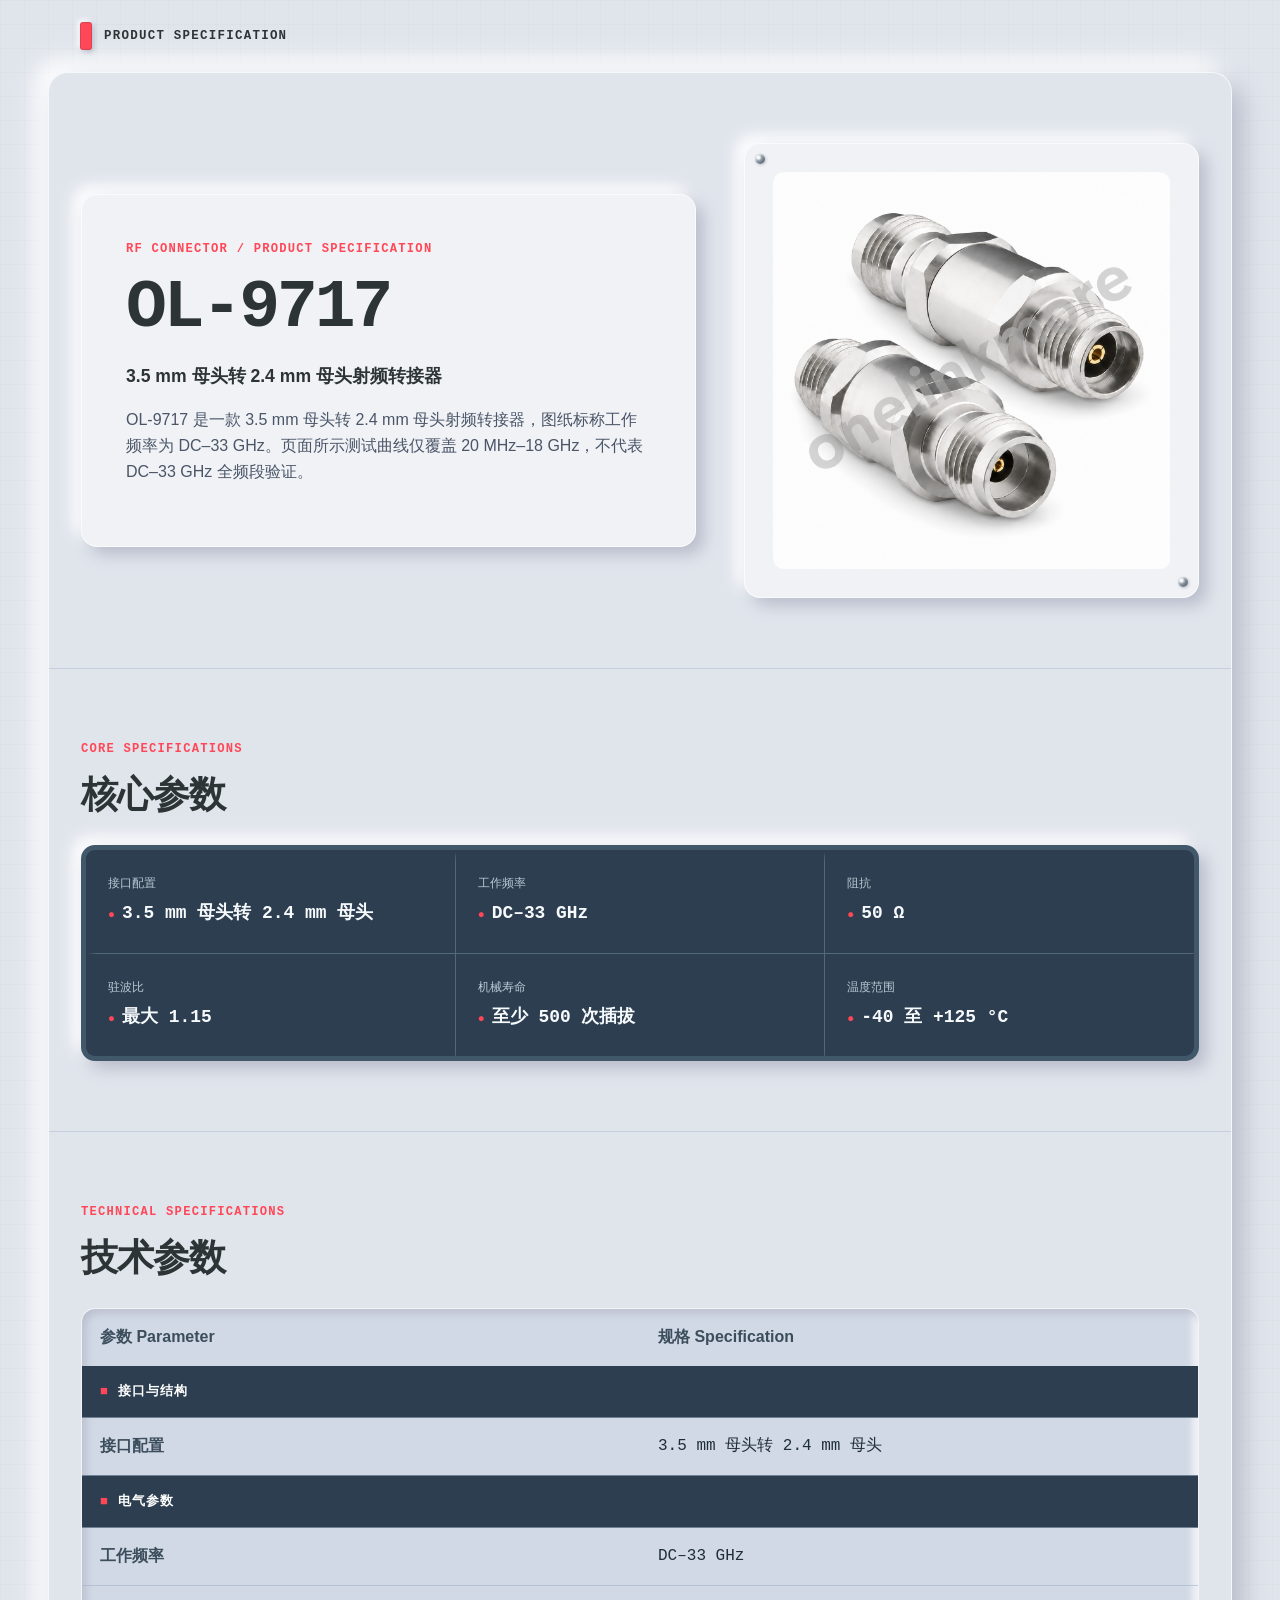
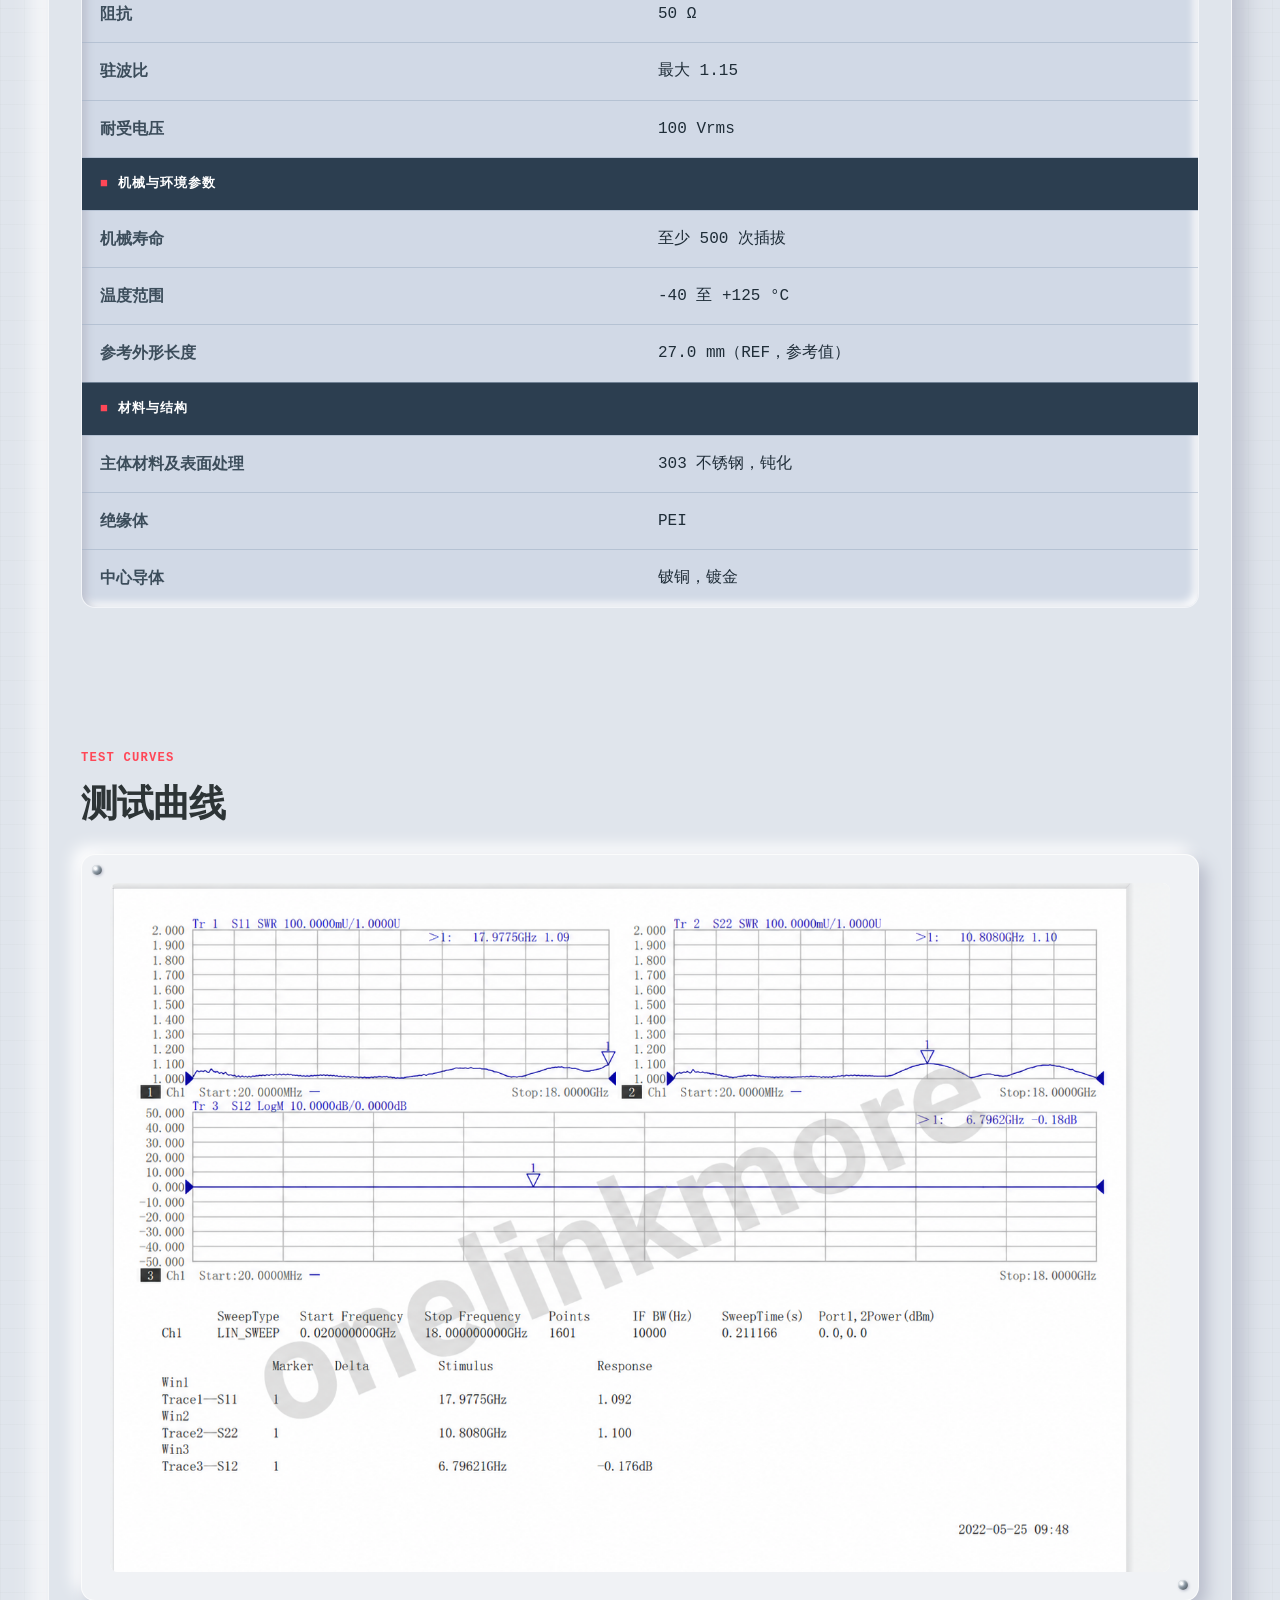
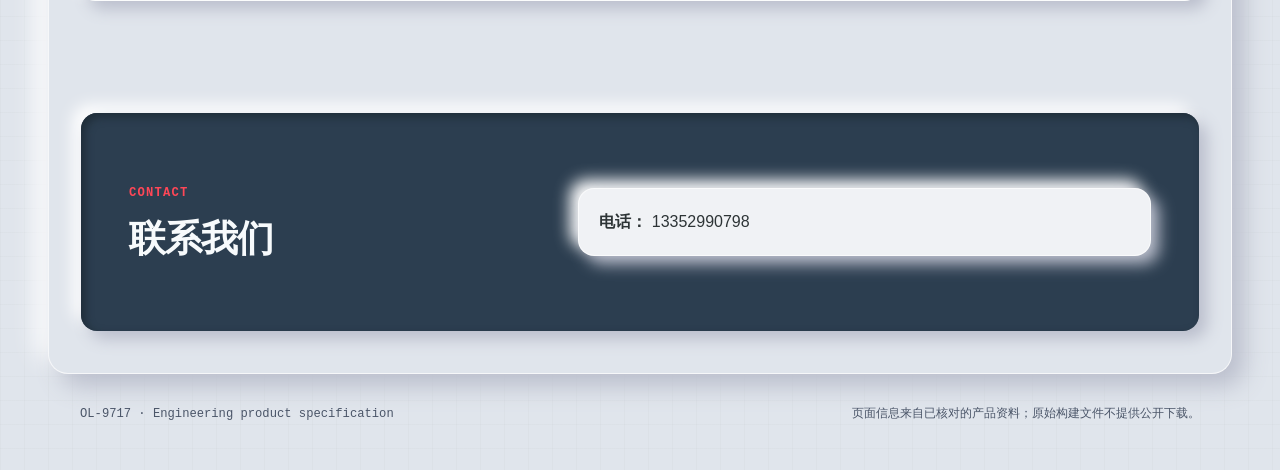
==== products/OL-9717/index.html @ f654ac9c "Publish OL-9717 product specification" ====
<!doctype html>
<html lang="zh-CN">
<head>
  <meta charset="utf-8">
  <meta name="viewport" content="width=device-width, initial-scale=1">
  <meta name="description" content="OL-9717 是一款 3.5 mm 母头转 2.4 mm 母头射频转接器，图纸标称工作频率为 DC–33 GHz。页面所示测试曲线仅覆盖 20 MHz–18 GHz，不代表 DC–33 GHz 全频段验证。">
  <title>OL-9717 | 3.5 mm 母头转 2.4 mm 母头射频转接器</title>
  <link rel="stylesheet" href="../../assets/product.css">
</head>
<body data-ui-template="rf-industrial-v1">
  <header class="site-header">
    <a class="brand" href="../../" aria-label="返回产品目录">
      <span class="brand-mark" aria-hidden="true"></span>
      <span>PRODUCT SPECIFICATION</span>
    </a>
  </header>

  <main>
    <section class="hero section-shell" aria-labelledby="product-title">
      <div class="hero-copy">
        <p class="eyebrow">RF CONNECTOR / PRODUCT SPECIFICATION</p>
        <h1 id="product-title">OL-9717</h1>
        <p class="product-name">3.5 mm 母头转 2.4 mm 母头射频转接器</p>
        <p class="description">OL-9717 是一款 3.5 mm 母头转 2.4 mm 母头射频转接器，图纸标称工作频率为 DC–33 GHz。页面所示测试曲线仅覆盖 20 MHz–18 GHz，不代表 DC–33 GHz 全频段验证。</p>

      </div>
      <figure class="hero-visual">
        <img src="images/product-01.png" alt="OL-9717 3.5 mm 母头转 2.4 mm 母头射频转接器实物图" width="422" height="592">
      </figure>
    </section>

    <section class="core-section"><div class="section-shell"><div class="section-heading"><p class="eyebrow">CORE SPECIFICATIONS</p><h2>核心参数</h2></div><div class="core-grid"><article class="core-item"><p class="core-label">接口配置</p><p class="core-value">3.5 mm 母头转 2.4 mm 母头</p></article><article class="core-item"><p class="core-label">工作频率</p><p class="core-value">DC–33 GHz</p></article><article class="core-item"><p class="core-label">阻抗</p><p class="core-value">50 Ω</p></article><article class="core-item"><p class="core-label">驻波比</p><p class="core-value">最大 1.15</p></article><article class="core-item"><p class="core-label">机械寿命</p><p class="core-value">至少 500 次插拔</p></article><article class="core-item"><p class="core-label">温度范围</p><p class="core-value">-40 至 +125 °C</p></article></div></div></section>
    <section><div class="section-shell"><div class="section-heading"><p class="eyebrow">TECHNICAL SPECIFICATIONS</p><h2>技术参数</h2></div><div class="table-scroll" tabindex="0" aria-label="技术参数表，可横向滚动"><table class="spec-table"><thead><tr><th scope="col">参数 Parameter</th><th scope="col">规格 Specification</th></tr></thead><tbody><tr class="category-row"><th colspan="2">接口与结构</th></tr><tr><th scope="row">接口配置</th><td>3.5 mm 母头转 2.4 mm 母头</td></tr><tr class="category-row"><th colspan="2">电气参数</th></tr><tr><th scope="row">工作频率</th><td>DC–33 GHz</td></tr><tr><th scope="row">阻抗</th><td>50 Ω</td></tr><tr><th scope="row">驻波比</th><td>最大 1.15</td></tr><tr><th scope="row">耐受电压</th><td>100 Vrms</td></tr><tr class="category-row"><th colspan="2">机械与环境参数</th></tr><tr><th scope="row">机械寿命</th><td>至少 500 次插拔</td></tr><tr><th scope="row">温度范围</th><td>-40 至 +125 °C</td></tr><tr><th scope="row">参考外形长度</th><td>27.0 mm（REF，参考值）</td></tr><tr class="category-row"><th colspan="2">材料与结构</th></tr><tr><th scope="row">主体材料及表面处理</th><td>303 不锈钢，钝化</td></tr><tr><th scope="row">绝缘体</th><td>PEI</td></tr><tr><th scope="row">中心导体</th><td>铍铜，镀金</td></tr></tbody></table></div></div></section>
    <section class="test-curve-section"><div class="section-shell"><div class="section-heading"><p class="eyebrow">TEST CURVES</p><h2>测试曲线</h2></div><div class="gallery-grid"><figure class="drawing" style="grid-column: 1 / -1;"><img src="images/test-curve.png" alt="OL-9717 在约 20 MHz–18 GHz 范围内的 S11、S22 驻波比及 S12 曲线；不代表 DC–33 GHz 全频段验证" loading="lazy"></figure></div></div></section>


    <section class="contact section-shell" aria-labelledby="contact-title">
      <div>
        <p class="eyebrow">CONTACT</p>
        <h2 id="contact-title">联系我们</h2>
      </div>
      <div class="contact-card" style="display:flex;align-items:center;justify-content:space-between;gap:24px;flex-wrap:wrap;"><div><p><strong>电话：</strong> 13352990798</p></div></div>
    </section>
  </main>

  <footer class="site-footer">
    <p>OL-9717 · Engineering product specification</p>
    <p>页面信息来自已核对的产品资料；原始构建文件不提供公开下载。</p>
  </footer>
</body>
</html>
---- assets/product.css ----
:root {
  color-scheme: light;
  --chassis: #e0e5ec;
  --raised: #f0f2f5;
  --recessed: #d1d9e6;
  --ink: #2d3436;
  --muted: #4a5568;
  --accent: #ff4757;
  --highlight: #ffffff;
  --shadow: #babecc;
  --deep-shadow: #a3b1c6;
  --technical: #2c3e50;
  --technical-ink: #f7fafc;
  --mono: "SFMono-Regular", Consolas, "Liberation Mono", "Roboto Mono", monospace;
  font-family: Inter, ui-sans-serif, -apple-system, BlinkMacSystemFont, "Segoe UI", "PingFang SC", "Microsoft YaHei", sans-serif;
}

* { box-sizing: border-box; }
html { scroll-behavior: smooth; }

body {
  margin: 0;
  min-width: 320px;
  color: var(--ink);
  background-color: var(--chassis);
  background-image:
    linear-gradient(rgba(45, 52, 54, 0.025) 1px, transparent 1px),
    linear-gradient(90deg, rgba(45, 52, 54, 0.025) 1px, transparent 1px);
  background-size: 24px 24px;
  line-height: 1.65;
}

img { display: block; max-width: 100%; height: auto; }
a { text-underline-offset: 0.2em; }
a:focus-visible,
.table-scroll:focus-visible { outline: 3px solid var(--accent); outline-offset: 4px; }

.site-header,
.site-footer,
.section-shell { width: min(1120px, calc(100% - 32px)); margin-inline: auto; }

.site-header { display: flex; align-items: center; min-height: 72px; }
.brand {
  display: inline-flex;
  gap: 12px;
  align-items: center;
  min-height: 48px;
  color: var(--ink);
  font-family: var(--mono);
  font-size: 0.78rem;
  font-weight: 750;
  letter-spacing: 0.1em;
  text-decoration: none;
}
.brand-mark {
  width: 12px;
  height: 28px;
  border: 1px solid rgba(45, 52, 54, 0.18);
  border-radius: 3px;
  background: var(--accent);
  box-shadow: 2px 2px 5px var(--shadow), -2px -2px 5px var(--highlight);
}

main {
  width: min(1184px, calc(100% - 16px));
  margin-inline: auto;
  overflow: hidden;
  border: 1px solid rgba(255, 255, 255, 0.7);
  border-radius: 20px;
  background: var(--chassis);
  box-shadow: 12px 12px 24px var(--shadow), -12px -12px 24px var(--highlight);
}
.section-shell { padding-block: 52px; }
.hero { display: grid; gap: 30px; align-items: center; min-height: 570px; }

.hero-copy,
.hero-visual,
.contact-card {
  border: 1px solid rgba(255, 255, 255, 0.7);
  border-radius: 16px;
  box-shadow: 8px 8px 16px var(--shadow), -8px -8px 16px var(--highlight);
}
.hero-copy { padding: clamp(24px, 5vw, 44px); background: var(--raised); }
.eyebrow {
  margin: 0 0 14px;
  color: var(--accent);
  font-family: var(--mono);
  font-size: 0.76rem;
  font-weight: 800;
  letter-spacing: 0.1em;
}
h1, h2, p { overflow-wrap: anywhere; }
h1 {
  margin: 0;
  font-family: var(--mono);
  font-size: clamp(2rem, 8vw, 4.25rem);
  line-height: 1.04;
  letter-spacing: -0.045em;
}
h2 { margin: 0; font-size: clamp(1.55rem, 5vw, 2.3rem); line-height: 1.2; letter-spacing: -0.025em; }
.product-name { margin: 18px 0 0; font-size: 1.1rem; font-weight: 750; }
.description, .supplier { color: var(--muted); }
.supplier { margin-bottom: 0; font-size: 0.94rem; }

.hero-visual {
  position: relative;
  margin: 0;
  padding: 28px;
  overflow: hidden;
  background: var(--raised);
}
.hero-visual::before,
.hero-visual::after,
.drawing::before,
.drawing::after {
  position: absolute;
  width: 10px;
  height: 10px;
  border-radius: 50%;
  background: radial-gradient(circle at 35% 35%, #f8fafc 0 12%, #8c99a5 38%, #59636c 75%);
  box-shadow: inset 1px 1px 2px rgba(255,255,255,0.75), 1px 1px 3px var(--shadow);
  content: "";
}
.hero-visual::before, .drawing::before { top: 10px; left: 10px; }
.hero-visual::after, .drawing::after { right: 10px; bottom: 10px; }
.hero-visual img {
  width: 100%;
  max-height: 500px;
  border-radius: 10px;
  object-fit: contain;
  background: #fff;
  box-shadow: inset 4px 4px 8px var(--shadow), inset -4px -4px 8px var(--highlight);
}

.section-heading { margin-bottom: 28px; }
.core-section, .dimension-section { border-block: 1px solid rgba(163, 177, 198, 0.42); }
.core-grid {
  display: grid;
  grid-template-columns: repeat(2, minmax(0, 1fr));
  gap: 1px;
  overflow: hidden;
  border: 5px solid #41576a;
  border-radius: 14px;
  background: #52687b;
  box-shadow: inset 4px 4px 8px #1f2d38, 8px 8px 16px var(--shadow), -8px -8px 16px var(--highlight);
}
.core-item { min-width: 0; padding: 20px 16px; background: var(--technical); }
.core-label, .core-value { margin: 0; }
.core-label { color: #b9c7d3; font-family: var(--mono); font-size: 0.76rem; }
.core-value { margin-top: 5px; color: var(--technical-ink); font-family: var(--mono); font-size: 1rem; font-weight: 750; }
.core-value::before { margin-right: 7px; color: var(--accent); content: "●"; font-size: 0.65em; }

.table-scroll {
  overflow: hidden;
  border: 1px solid rgba(255,255,255,0.72);
  border-radius: 14px;
  background: var(--recessed);
  box-shadow: inset 4px 4px 8px var(--shadow), inset -4px -4px 8px var(--highlight);
}
.spec-table { width: 100%; border-collapse: collapse; text-align: left; }
.spec-table th, .spec-table td { padding: 15px 18px; border-bottom: 1px solid rgba(163,177,198,0.58); }
.spec-table tr:last-child th, .spec-table tr:last-child td { border-bottom: 0; }
.spec-table th { width: 44%; color: #3c4d5b; font-weight: 700; }
.spec-table td { color: #1f2d38; font-family: var(--mono); }
.category-row th {
  width: auto;
  color: #fff;
  background: var(--technical);
  font-family: var(--mono);
  font-size: 0.82rem;
  letter-spacing: 0.08em;
}
.category-row th::before { margin-right: 9px; color: var(--accent); content: "■"; }

.drawing {
  position: relative;
  margin: 0;
  padding: 28px;
  border: 1px solid rgba(255,255,255,0.75);
  border-radius: 14px;
  background: var(--raised);
  box-shadow: 8px 8px 16px var(--shadow), -8px -8px 16px var(--highlight);
}
.drawing img { width: 100%; border-radius: 8px; object-fit: contain; background: #fff; }
.gallery-grid { display: grid; gap: 20px; }

.contact {
  display: grid;
  gap: 26px;
  align-items: center;
  margin-block: 42px;
  padding-inline: clamp(20px, 5vw, 48px);
  border-radius: 16px;
  color: var(--technical-ink);
  background: var(--technical);
  box-shadow: inset 4px 4px 8px #1f2d38, 8px 8px 16px var(--shadow), -8px -8px 16px var(--highlight);
}
.contact-card { min-height: 48px; padding: 20px; color: var(--ink); background: var(--raised); }
.contact-card p { margin: 0; }
.contact-card p + p { margin-top: 10px; }
.contact-card a { color: #a91f2b; font-weight: 800; }

.site-footer {
  display: flex;
  flex-direction: column;
  gap: 2px;
  padding-block: 30px 46px;
  color: var(--muted);
  font-family: var(--mono);
  font-size: 0.76rem;
}
.site-footer p { margin: 0; }

@media (max-width: 699px) {
  .spec-table thead {
    position: absolute;
    width: 1px;
    height: 1px;
    overflow: hidden;
    clip: rect(0 0 0 0);
    white-space: nowrap;
  }
  .spec-table tbody, .spec-table tr, .spec-table th, .spec-table td { display: block; width: 100%; }
  .spec-table tr:not(.category-row) { padding: 13px 16px; border-bottom: 1px solid rgba(163,177,198,0.58); }
  .spec-table tr:not(.category-row) th, .spec-table tr:not(.category-row) td { padding: 2px 0; border: 0; }
  .spec-table tr:not(.category-row) th { color: var(--muted); font-size: 0.82rem; }
  .spec-table tr:not(.category-row) td { margin-top: 3px; }
  .category-row th { padding: 13px 16px; }
}

@media (min-width: 700px) {
  .site-header, .site-footer, .section-shell { width: min(1120px, calc(100% - 64px)); }
  main { width: min(1184px, calc(100% - 32px)); }
  .section-shell { padding-block: 70px; }
  .hero { grid-template-columns: minmax(0, 1.15fr) minmax(300px, 0.85fr); gap: 48px; }
  .core-grid { grid-template-columns: repeat(3, minmax(0, 1fr)); }
  .contact { grid-template-columns: 0.85fr 1.15fr; }
  .site-footer { flex-direction: row; justify-content: space-between; }
}

@media (min-width: 1100px) {
  .core-item { padding: 24px 22px; }
  .core-value { font-size: 1.12rem; }
  .gallery-grid { grid-template-columns: repeat(2, minmax(0, 1fr)); }
}

@media (hover: hover) {
  .hero-visual, .drawing { transition: transform 160ms ease, box-shadow 160ms ease; }
  .hero-visual:hover, .drawing:hover { transform: translateY(-2px); box-shadow: 12px 12px 24px var(--shadow), -12px -12px 24px var(--highlight); }
}

@media (prefers-reduced-motion: reduce) {
  html { scroll-behavior: auto; }
  .hero-visual, .drawing { transition: none; }
}
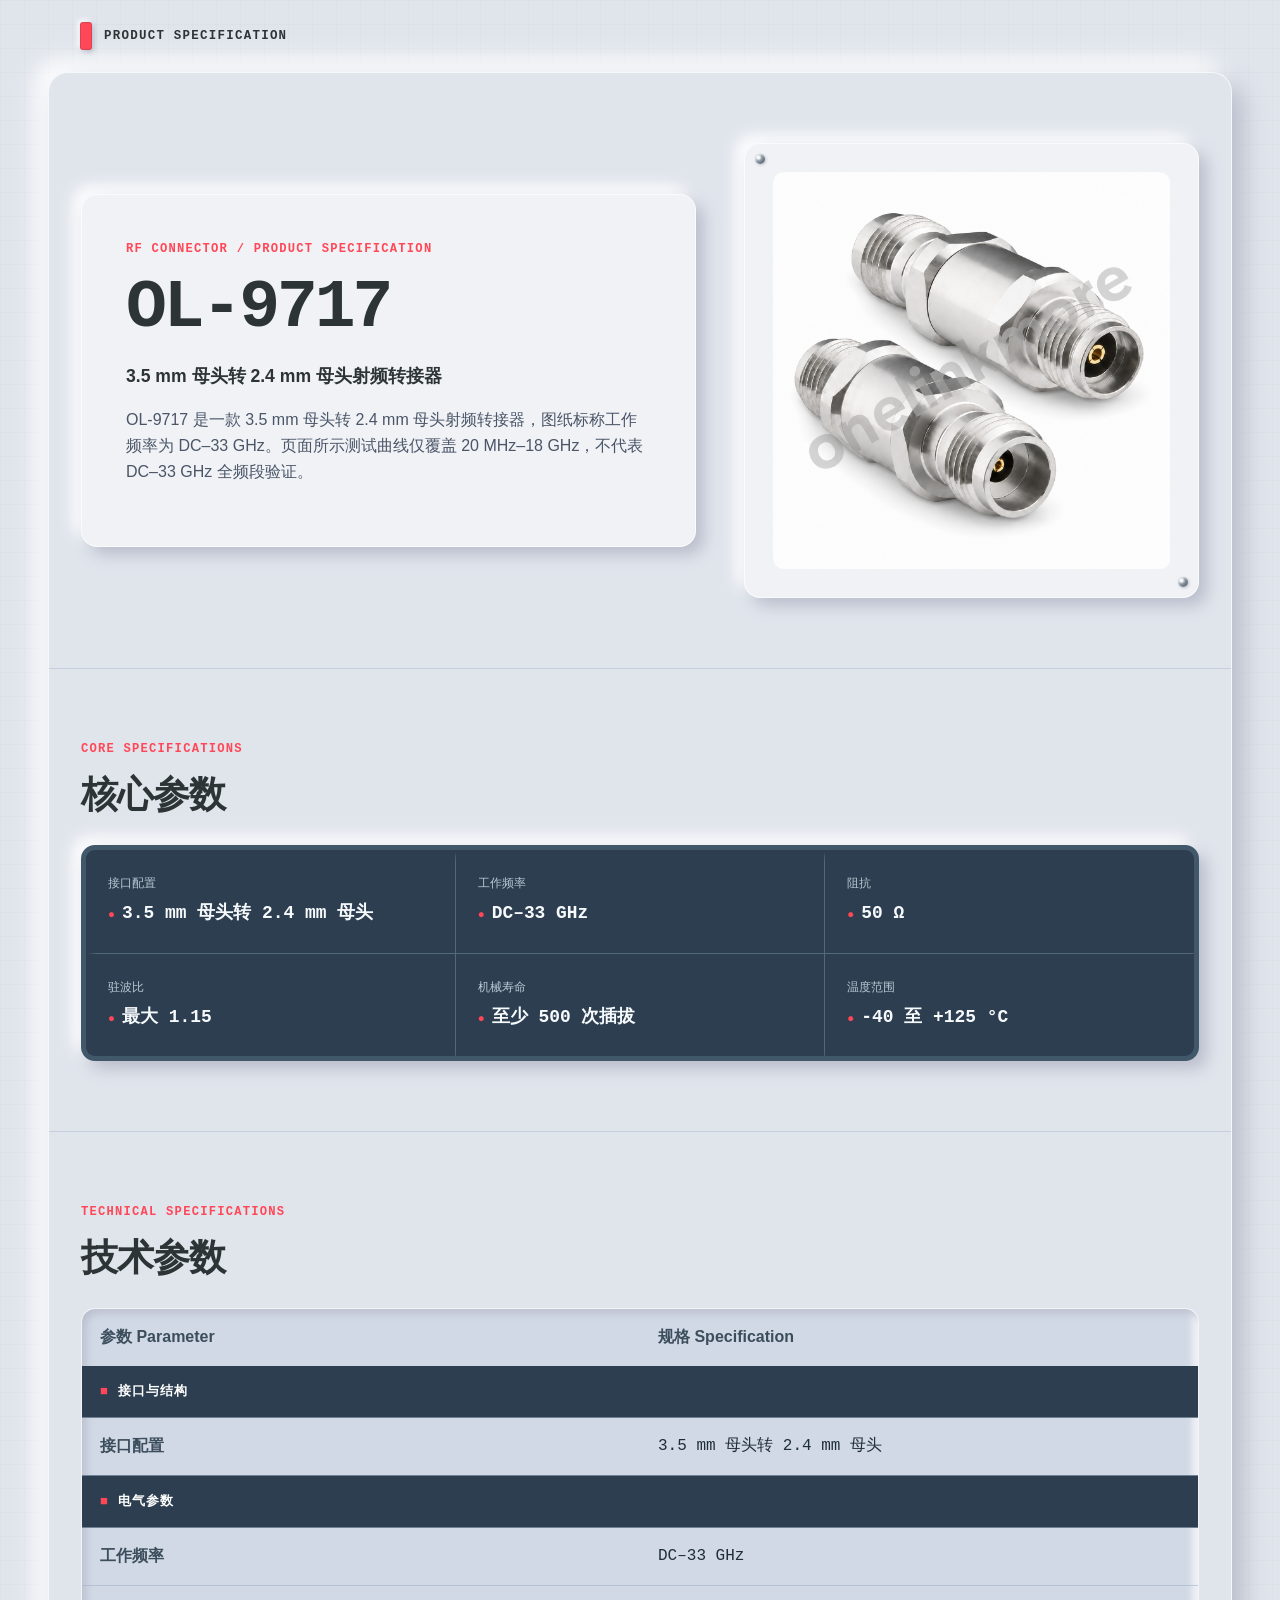
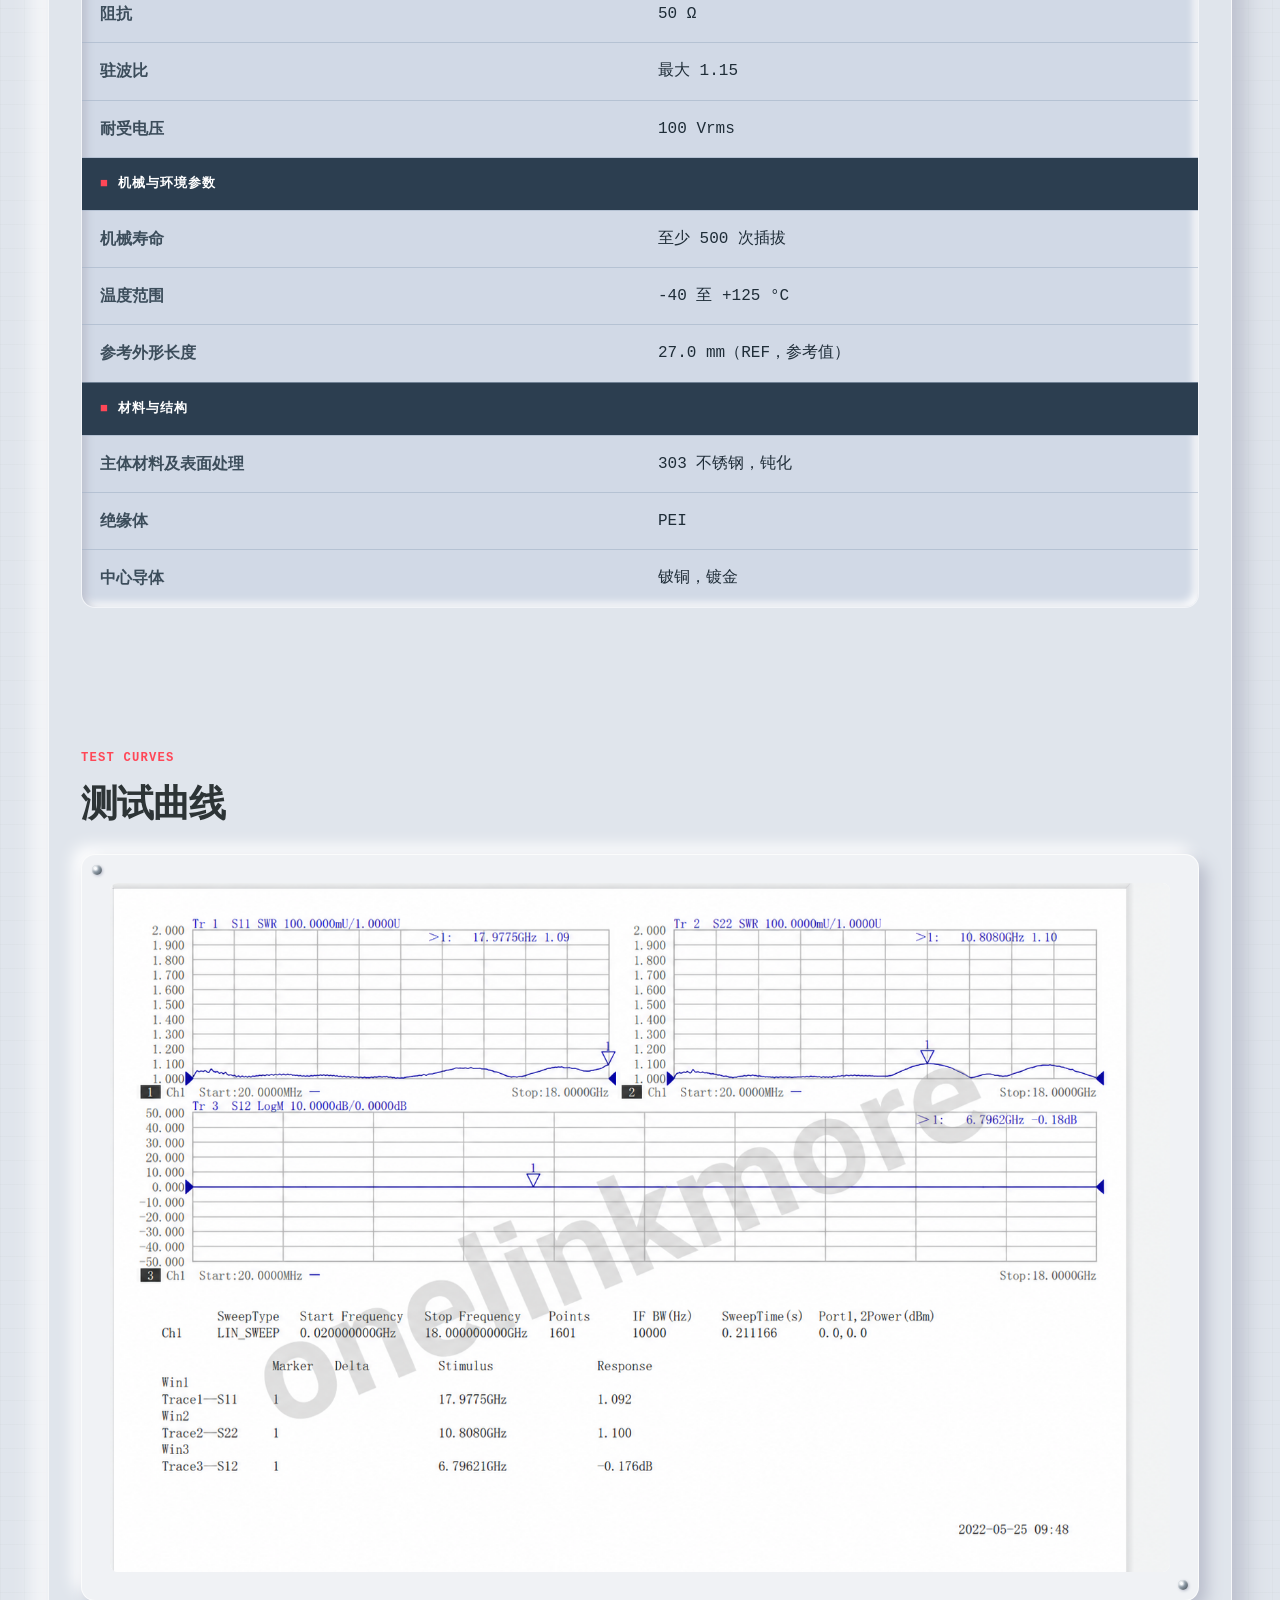
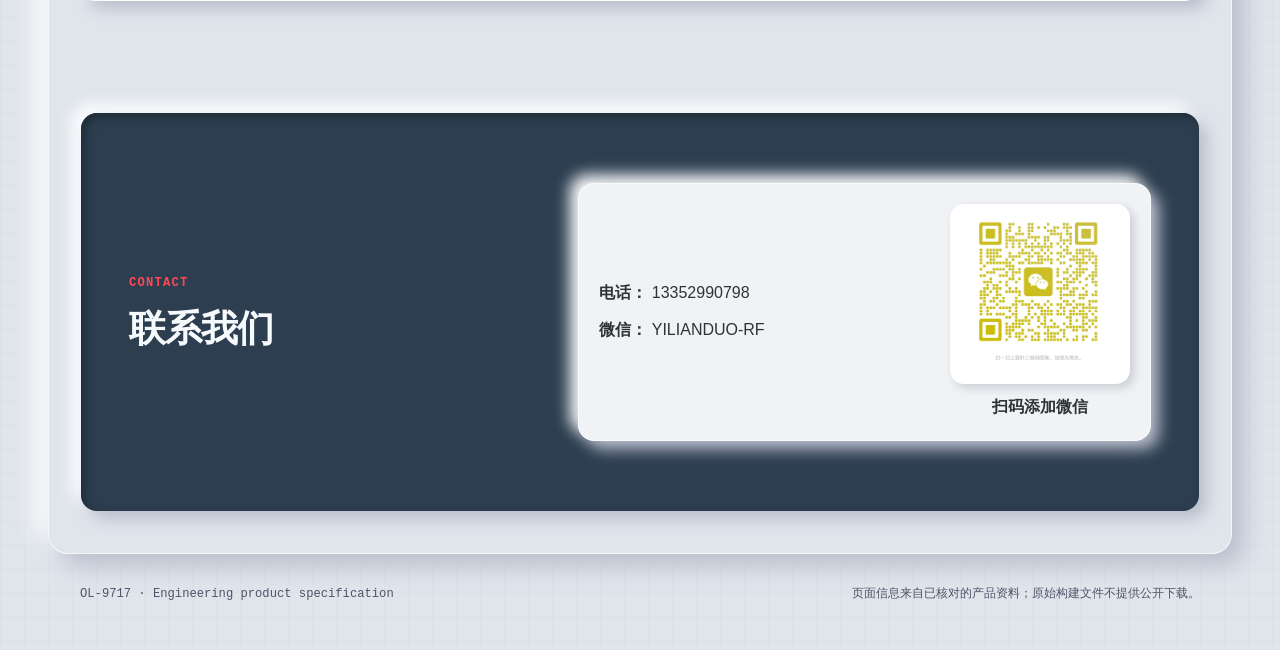
==== commit 72fa4750: "Publish OL-9717 WeChat contact" ====
--- a/products/OL-9717/index.html
+++ b/products/OL-9717/index.html
@@ -39,7 +39,7 @@
         <p class="eyebrow">CONTACT</p>
         <h2 id="contact-title">联系我们</h2>
       </div>
-      <div class="contact-card" style="display:flex;align-items:center;justify-content:space-between;gap:24px;flex-wrap:wrap;"><div><p><strong>电话：</strong> 13352990798</p></div></div>
+      <div class="contact-card" style="display:flex;align-items:center;justify-content:space-between;gap:24px;flex-wrap:wrap;"><div><p><strong>电话：</strong> 13352990798</p><p><strong>微信：</strong> YILIANDUO-RF</p></div><figure style="width:180px;max-width:100%;margin:0;text-align:center;"><div style="width:100%;aspect-ratio:1;overflow:hidden;border:8px solid #fff;border-radius:14px;background:#fff;box-shadow:4px 4px 10px rgba(29,43,54,.18);"><img src="images/wechat-qr.png" alt="一联多微信二维码" loading="lazy" style="width:100%;height:100%;object-fit:contain;"></div><figcaption style="margin-top:10px;font-weight:800;">扫码添加微信</figcaption></figure></div>
     </section>
   </main>
 
